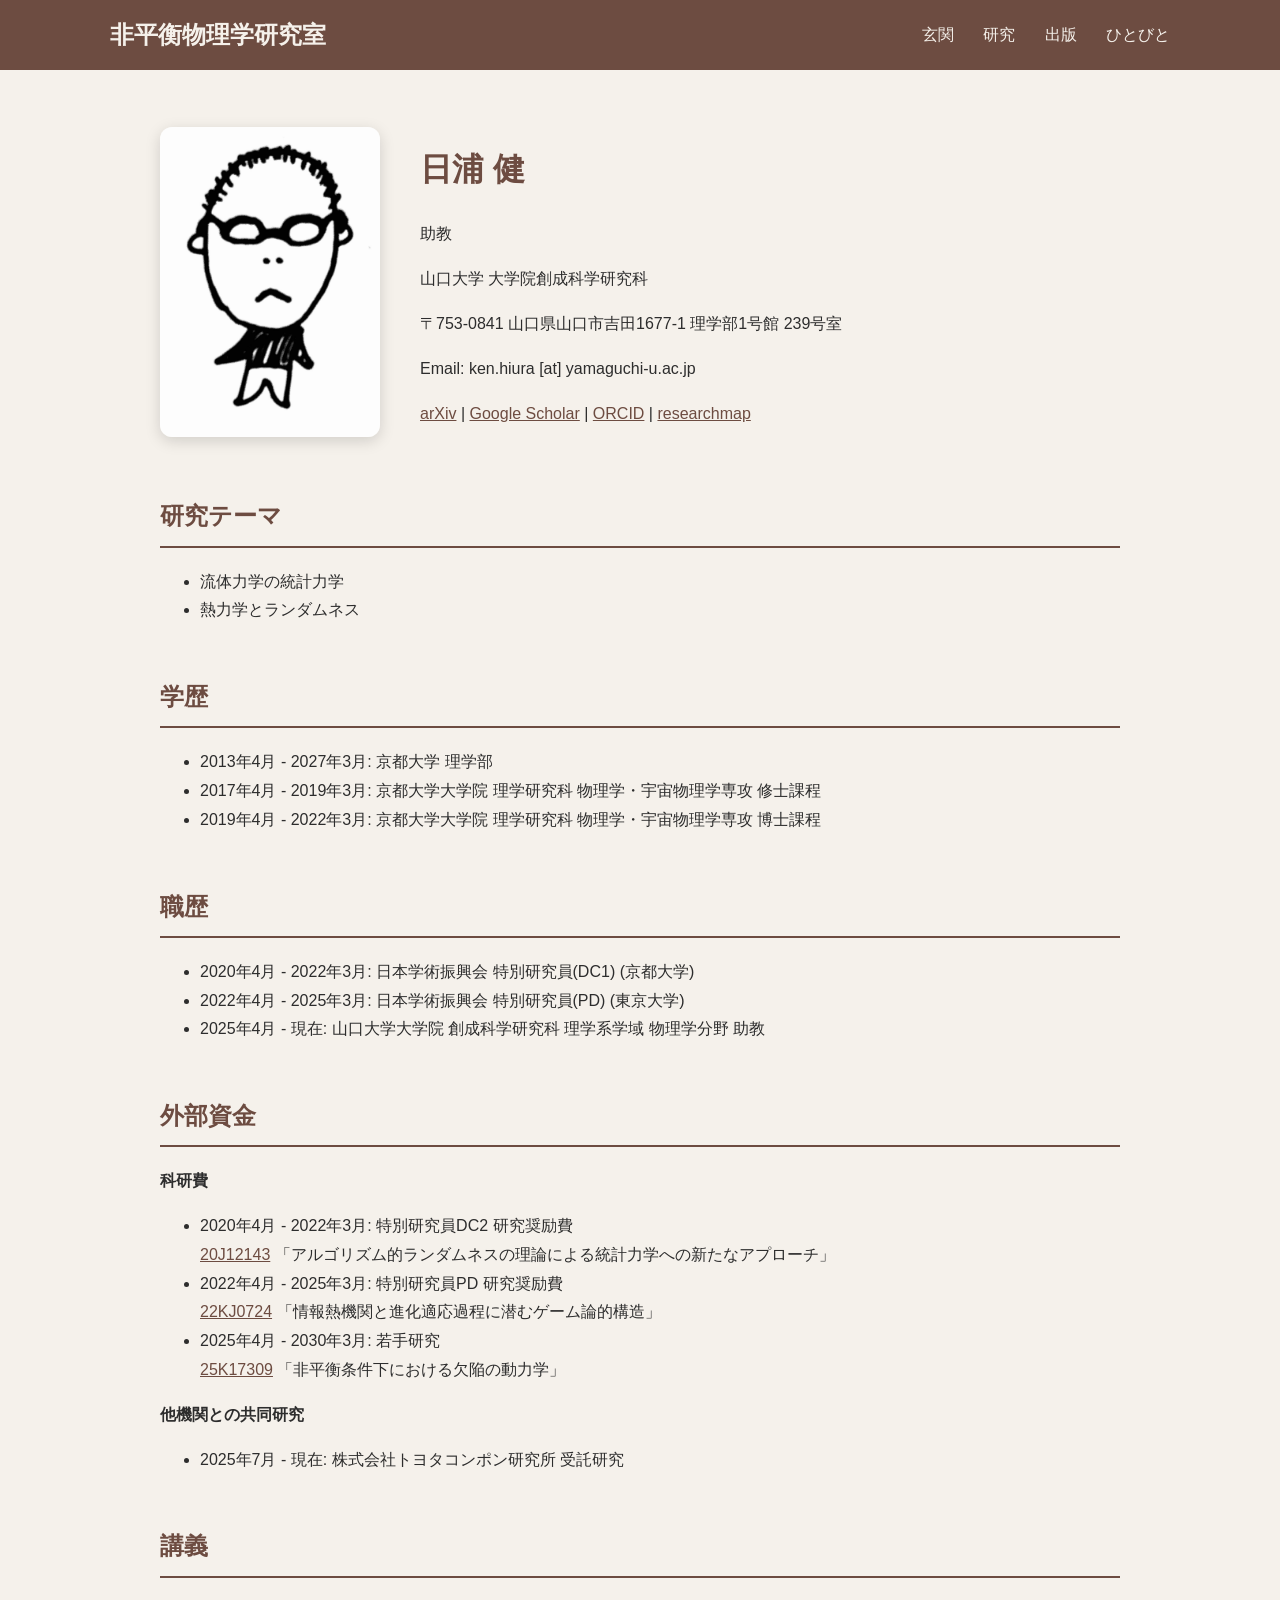
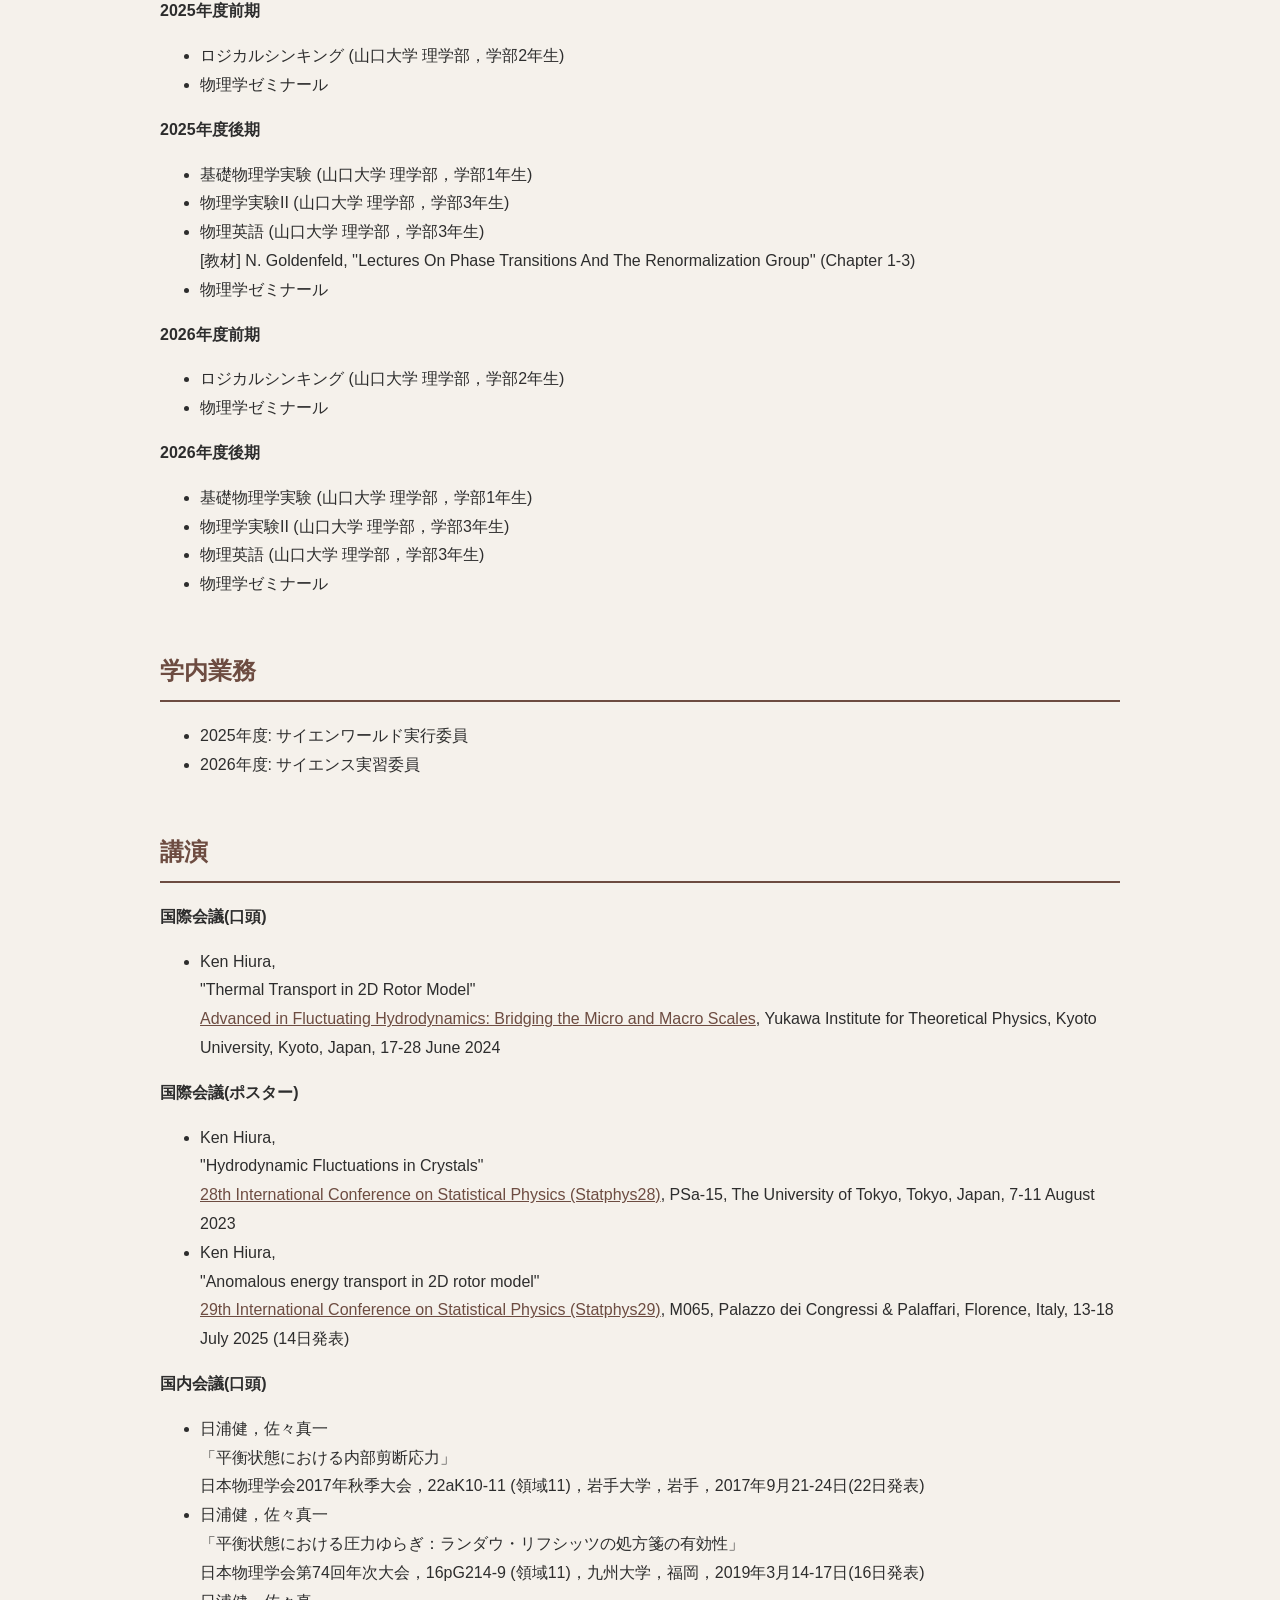
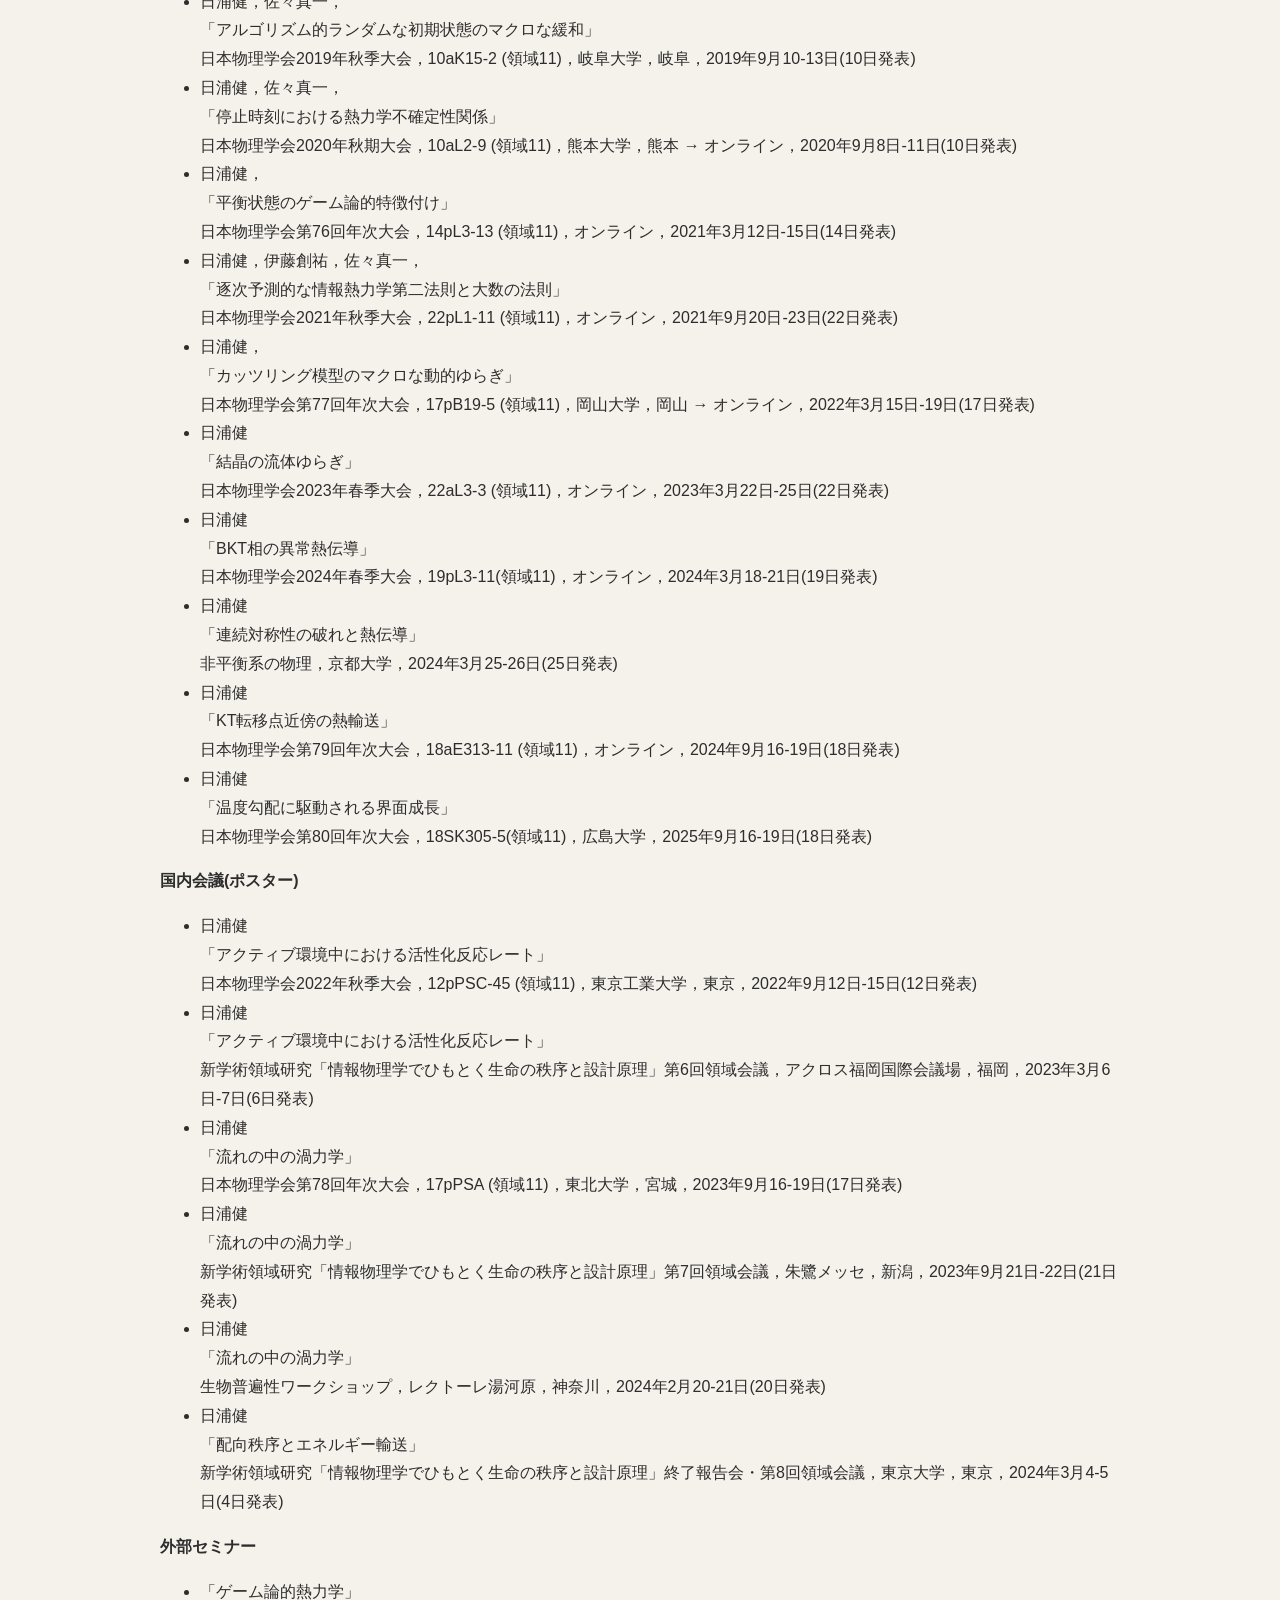
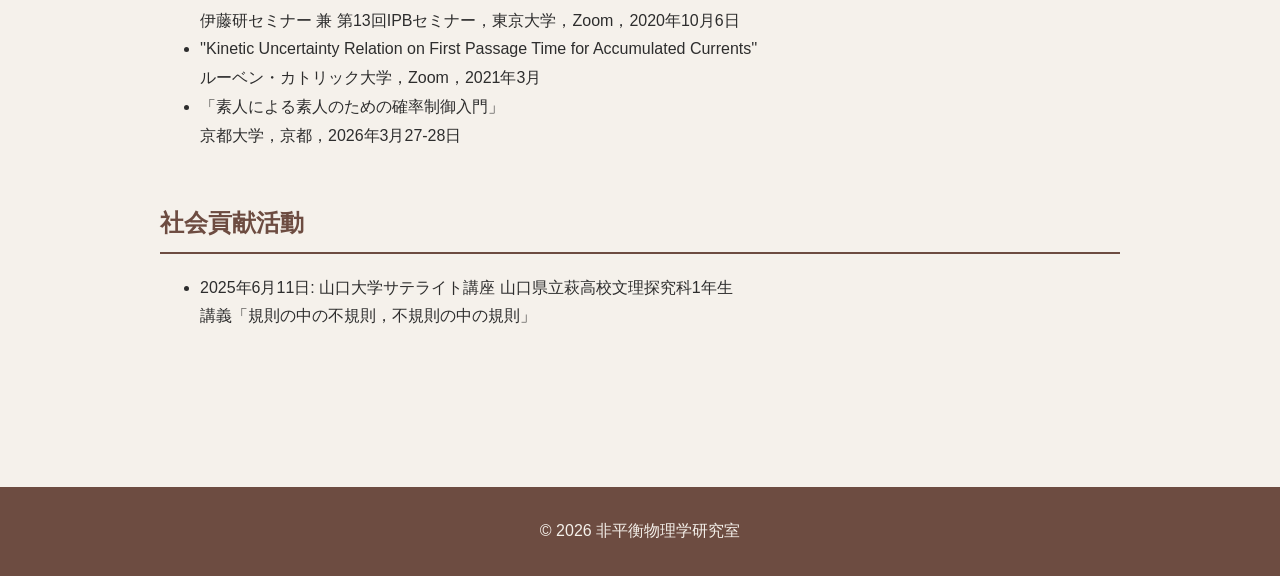
==== people/hiura.html @ 638d0bc0 "Add files via upload" ====
<!DOCTYPE html>
<html lang="ja">
<head>
<meta charset="UTF-8">
<meta name="viewport"
      content="width=device-width,initial-scale=1">

<title>日浦 健 | 非平衡物理学研究室</title>

<link rel="stylesheet" href="../css/style.css">
</head>

<body>

<header>

<div class="container header-inner">

<div class="logo">
<a href="../index.html">非平衡物理学研究室</a>
</div>

<nav>
<a href="../index.html">玄関</a>
<a href="../research.html">研究</a>
<a href="../publications.html">出版</a>
<a href="../members.html">ひとびと</a>
<!-- <a href="contact.html">Contact</a> -->
</nav>

</div>

</header>

<main>

<div class="profile">

<img
src="../images/hiura.jpg"
alt="日浦健">

<div>

<h1>日浦 健</h1>

<p>
助教
</p>

<p>
山口大学 大学院創成科学研究科
</p>

<p>
〒753-0841 山口県山口市吉田1677-1 理学部1号館 239号室
</p>

<p>
Email:
ken.hiura [at] yamaguchi-u.ac.jp
</p>

<p>
    <a href="https://arxiv.org/a/0000-0002-9438-3027.html">arXiv</a> | <a href="https://scholar.google.com/citations?user=gb2EVwMAAAAJ&sortby=pubdate">Google Scholar</a> | <a href="https://orcid.org/0000-0002-9438-3027">ORCID</a> | <a href="https://researchmap.jp/kenhiura">researchmap</a>
</p>

</div>

</div>

<section>

<h2>研究テーマ</h2>

<ul>
<li>流体力学の統計力学</li>
<li>熱力学とランダムネス</li>
</ul>

</section>

<section>

<h2>学歴</h2>

<ul>
<li>2013年4月 - 2027年3月: 京都大学 理学部</li>
<li>2017年4月 - 2019年3月: 京都大学大学院 理学研究科 物理学・宇宙物理学専攻 修士課程</li>
<li>2019年4月 - 2022年3月: 京都大学大学院 理学研究科 物理学・宇宙物理学専攻 博士課程</li>
</ul>

</section>

<section>

<h2>職歴</h2>

<ul>
<li>2020年4月 - 2022年3月: 日本学術振興会 特別研究員(DC1) (京都大学)</li>
<li>2022年4月 - 2025年3月: 日本学術振興会 特別研究員(PD) (東京大学)</li>
<li>2025年4月 - 現在: 山口大学大学院 創成科学研究科 理学系学域 物理学分野 助教</li>
</ul>
</section>

<section>

<h2>外部資金</h2>

<p><strong>科研費</strong></p>

<ul>
<li>2020年4月 - 2022年3月: 特別研究員DC2 研究奨励費<br>
<a href="https://kaken.nii.ac.jp/grant/KAKENHI-PROJECT-20J12143/">20J12143</a> 「アルゴリズム的ランダムネスの理論による統計力学への新たなアプローチ」</li>
<li>2022年4月 - 2025年3月: 特別研究員PD 研究奨励費<br>
<a href="https://kaken.nii.ac.jp/ja/grant/KAKENHI-PROJECT-22KJ0724/">22KJ0724</a> 「情報熱機関と進化適応過程に潜むゲーム論的構造」</li>
<li>2025年4月 - 2030年3月: 若手研究<br>
<a href="https://kaken.nii.ac.jp/grant/KAKENHI-PROJECT-25K17309">25K17309</a> 「非平衡条件下における欠陥の動力学」</li>
</ul>

<p><strong>他機関との共同研究</strong></p>
<ul>
    <li>2025年7月 - 現在: 株式会社トヨタコンポン研究所 受託研究</li>
</ul>
</section>

<section>

<h2>講義</h2>

<p><strong>2025年度前期</strong></p>

<ul>
    <li>ロジカルシンキング (山口大学 理学部，学部2年生)</li>
<li>物理学ゼミナール</li>

</ul>

<p><strong>2025年度後期</strong></p>

<ul>
    <li>基礎物理学実験 (山口大学 理学部，学部1年生)</li>
    <li>物理学実験II (山口大学 理学部，学部3年生)</li>
    <li>物理英語 (山口大学 理学部，学部3年生)<br>
    [教材] N. Goldenfeld, ''Lectures On Phase Transitions And The Renormalization Group'' (Chapter 1-3)</li>
    <li>物理学ゼミナール</li>
</ul>

<p><strong>2026年度前期</strong></p>

<ul>
    <li>ロジカルシンキング (山口大学 理学部，学部2年生)</li>
<li>物理学ゼミナール</li>

</ul>

<p><strong>2026年度後期</strong></p>

<ul>
    <li>基礎物理学実験 (山口大学 理学部，学部1年生)</li>
    <li>物理学実験II (山口大学 理学部，学部3年生)</li>
    <li>物理英語 (山口大学 理学部，学部3年生)</li>
    <li>物理学ゼミナール</li>
</ul>


</section>

<section>

<h2>学内業務</h2>

<ul>
<li>2025年度: サイエンワールド実行委員</li>
<li>2026年度: サイエンス実習委員</li>

</ul>

</section>


<section>

<h2>講演</h2>

<p><strong>国際会議(口頭)</strong></p>

<ul>
<li>Ken Hiura,<br>

"Thermal Transport in 2D Rotor Model"<br>

<a href="https://www2.yukawa.kyoto-u.ac.jp/~hydro-2024/home.htmls" target="_blank" rel="noopener noreferrer">Advanced in Fluctuating Hydrodynamics: Bridging the Micro and Macro Scales</a>, Yukawa Institute for Theoretical Physics, Kyoto University, Kyoto, Japan, 17-28 June 2024</li>

</ul>

<p><strong>国際会議(ポスター)</strong></p>

<ul>

<li>Ken Hiura,<br>

"Hydrodynamic Fluctuations in Crystals"<br>

<a href="https://statphys28.org/" target="_blank" rel="noopener noreferrer">28th International Conference on Statistical Physics (Statphys28)</a>, PSa-15, The University of Tokyo, Tokyo, Japan, 7-11 August 2023</li>

<li>

Ken Hiura,<br>

"Anomalous energy transport in 2D rotor model"<br>

<a href="https://statphys29.org/" target="_blank" rel="noopener noreferrer">29th International Conference on Statistical Physics (Statphys29)</a>, M065, Palazzo dei Congressi & Palaffari, Florence, Italy, 13-18 July 2025 (14日発表)

</li>

</ul>

<p><strong>国内会議(口頭)</strong></p>

<ul>

<li>
日浦健，佐々真一<br>

「平衡状態における内部剪断応力」<br>

日本物理学会2017年秋季大会，22aK10-11 (領域11)，岩手大学，岩手，2017年9月21-24日(22日発表)
</li>

<li>
    日浦健，佐々真一<br>

    「平衡状態における圧力ゆらぎ：ランダウ・リフシッツの処方箋の有効性」<br>

    日本物理学会第74回年次大会，16pG214-9 (領域11)，九州大学，福岡，2019年3月14-17日(16日発表)
</li>

<li>
    日浦健，佐々真一，<br>

    「アルゴリズム的ランダムな初期状態のマクロな緩和」<br>

    日本物理学会2019年秋季大会，10aK15-2 (領域11)，岐阜大学，岐阜，2019年9月10-13日(10日発表)
</li>

<li>
    日浦健，佐々真一，<br>

    「停止時刻における熱力学不確定性関係」<br>

    日本物理学会2020年秋期大会，10aL2-9 (領域11)，熊本大学，熊本 → オンライン，2020年9月8日-11日(10日発表)
</li>

<li>
    日浦健，<br>

「平衡状態のゲーム論的特徴付け」<br>

日本物理学会第76回年次大会，14pL3-13 (領域11)，オンライン，2021年3月12日-15日(14日発表)
</li>

<li>
    日浦健，伊藤創祐，佐々真一，<br>

「逐次予測的な情報熱力学第二法則と大数の法則」<br>

日本物理学会2021年秋季大会，22pL1-11 (領域11)，オンライン，2021年9月20日-23日(22日発表)
</li>

<li>
    日浦健，<br>

「カッツリング模型のマクロな動的ゆらぎ」<br>

日本物理学会第77回年次大会，17pB19-5 (領域11)，岡山大学，岡山 → オンライン，2022年3月15日-19日(17日発表)
</li>

<li>
    日浦健<br>

「結晶の流体ゆらぎ」<br>

日本物理学会2023年春季大会，22aL3-3 (領域11)，オンライン，2023年3月22日-25日(22日発表)
</li>

<li>
    日浦健<br>

「BKT相の異常熱伝導」<br>

日本物理学会2024年春季大会，19pL3-11(領域11)，オンライン，2024年3月18-21日(19日発表)
</li>

<li>
    日浦健<br>

「連続対称性の破れと熱伝導」<br>

非平衡系の物理，京都大学，2024年3月25-26日(25日発表)
</li>

<li>
    日浦健<br>

「KT転移点近傍の熱輸送」<br>

日本物理学会第79回年次大会，18aE313-11 (領域11)，オンライン，2024年9月16-19日(18日発表)
</li>

<li>
    日浦健<br>

「温度勾配に駆動される界面成長」<br>

日本物理学会第80回年次大会，18SK305-5(領域11)，広島大学，2025年9月16-19日(18日発表)
</li>

</ul>

<p><strong>国内会議(ポスター)</strong></p>

<ul>
<li>
    日浦健<br>

「アクティブ環境中における活性化反応レート」<br>

日本物理学会2022年秋季大会，12pPSC-45 (領域11)，東京工業大学，東京，2022年9月12日-15日(12日発表)
</li>

<li>
    日浦健<br>

「アクティブ環境中における活性化反応レート」<br>

新学術領域研究「情報物理学でひもとく生命の秩序と設計原理」第6回領域会議，アクロス福岡国際会議場，福岡，2023年3月6日-7日(6日発表)
</li>

<li>
    日浦健<br>

「流れの中の渦力学」<br>

日本物理学会第78回年次大会，17pPSA (領域11)，東北大学，宮城，2023年9月16-19日(17日発表)
</li>

<li>
    日浦健<br>

「流れの中の渦力学」<br>

新学術領域研究「情報物理学でひもとく生命の秩序と設計原理」第7回領域会議，朱鷺メッセ，新潟，2023年9月21日-22日(21日発表)
</li>

<li>
    日浦健<br>

「流れの中の渦力学」<br>

生物普遍性ワークショップ，レクトーレ湯河原，神奈川，2024年2月20-21日(20日発表)
</li>

<li>
    日浦健<br>

「配向秩序とエネルギー輸送」<br>

新学術領域研究「情報物理学でひもとく生命の秩序と設計原理」終了報告会・第8回領域会議，東京大学，東京，2024年3月4-5日(4日発表)
</li>

</ul>

<p><strong>外部セミナー</strong></p>

<ul>
    <li>「ゲーム論的熱力学」<br>
    伊藤研セミナー 兼 第13回IPBセミナー，東京大学，Zoom，2020年10月6日</li>
    <li>''Kinetic Uncertainty Relation on First Passage Time for Accumulated Currents''<br>
    ルーベン・カトリック大学，Zoom，2021年3月</li>
    <li>「素人による素人のための確率制御入門」<br>
    京都大学，京都，2026年3月27-28日</li>
</ul>

</section>

<section>

<h2>社会貢献活動</h2>

<ul>
<li>2025年6月11日: 山口大学サテライト講座 山口県立萩高校文理探究科1年生<br>
講義「規則の中の不規則，不規則の中の規則」</li>

</ul>

</section>

</main>


<footer>
© 2026 非平衡物理学研究室
</footer>

</body>
</html>
---- css/style.css ----
:root{
--main:#6d4c41;      /* 葉巻ブラウン */
--bg:#f5f1eb;        /* アイボリー */
--card:#ffffff;
--text:#2d2d2d;
--accent:#b08d57;    /* 真鍮色 */
--light:#ece5da;     /* 薄いベージュ */
}

*{
box-sizing:border-box;
}

body{
margin:0;
font-family:
-apple-system,
BlinkMacSystemFont,
"Helvetica Neue",
sans-serif;

background:var(--bg);
color:var(--text);
line-height:1.8;

}

/* =========================
Header
========================= */

header{
position:fixed;
top:0;
width:100%;
background:var(--main);
z-index:1000;
}

.container{
max-width:1100px;
margin:auto;
padding:0 20px;
}

.header-inner{
display:flex;
justify-content:space-between;
align-items:center;
height:70px;
}

.logo{
font-size:1.5rem;
font-weight:700;
color:var(--bg);
}

nav a{
margin-left:25px;
text-decoration:none;
color:var(--bg);
font-weight:500;
transition:.25s;
}

nav a:hover{
color:var(--accent);
}

.logo a{
    color:var(--bg);
    text-decoration:none;
}

.logo a:hover{
    color:var(--accent);
}

/* =========================
Main
========================= */

main{
max-width:1000px;
margin:auto;
padding:120px 20px 60px;
}

.hero{
text-align:center;
padding:80px 0;
}

.hero h1{
font-size:3rem;
margin-bottom:10px;
color:var(--main);
}

h1{
color:var(--main);
}

h2{
color:var(--main);
margin-top:50px;
border-bottom:2px solid var(--main);
padding-bottom:8px;
}

h3{
color:var(--main);
}

/* =========================
Links
========================= */

a{
color:var(--main);
}

a:hover{
color:var(--accent);
}

.external-link{
text-decoration:none;
}

.external-link:hover{
text-decoration:underline;
}

/* =========================
Cards
========================= */

.cards{
display:grid;
grid-template-columns:
repeat(auto-fit,minmax(250px,1fr));
gap:25px;
margin-top:30px;
}

.card{
display:block;

background:var(--card);

padding:25px;

border-radius:10px;

border-left:4px solid var(--accent);

text-decoration:none;

color:inherit;

box-shadow:
    0 4px 12px rgba(0,0,0,.08);

transition:.25s;

}

.card:hover{
transform:translateY(-4px);

box-shadow:
    0 10px 24px rgba(0,0,0,.12);

}

.card h3{
margin-top:0;
}

/* =========================
News
========================= */

.news-item{
background:var(--light);
padding:15px 20px;
margin-bottom:12px;

border-left:4px solid var(--main);

}

/* =========================
Publications
========================= */

.pub-list li{
margin-bottom:15px;
}

/* =========================
Members
========================= */

/* .member-list{
    list-style:none;
    padding:0;
}

.member-list li{
    margin:8px 0;
}

.member-list a{
    text-decoration:none;
    color:var(--main);
}

.member-list a:hover{
    color:var(--accent);
    text-decoration:underline;
}
 */

.member-table{
    width:100%;
    border-collapse:collapse;
    margin:20px 0 40px;
}

.member-table th,
.member-table td{
    border:1px solid #c8b9a6;
    padding:12px 16px;
    text-align:left;
}

.member-table th{
    background:#ece5da;      /* 薄いベージュ */
    color:var(--main);
}

.member-table tr:nth-child(even){
    background:#faf8f5;
}

.member-table a{
    color:var(--main);
    text-decoration:none;
}

.member-table a:hover{
    color:var(--accent);
    text-decoration:underline;
}

.member-table th:nth-child(1),
.member-table td:nth-child(1){
    width:15%;
}

.member-table th:nth-child(2),
.member-table td:nth-child(2){
    width:12%;
}

.member-table th:nth-child(3),
.member-table td:nth-child(3){
    width:20%;
}

.member-table th:nth-child(4),
.member-table td:nth-child(4){
    width:10%;
}

/* =========================
Profile Page
========================= */

.profile{
display:flex;
gap:40px;
align-items:center;
margin-bottom:50px;
}

.profile img{
width:220px;
height:auto;

border-radius:12px;

box-shadow:
    0 4px 15px rgba(0,0,0,.15);

}

/* =========================
Footer
========================= */

footer{
margin-top:80px;
padding:30px;
text-align:center;

background:var(--main);
color:var(--bg);

}

/* =========================
Mobile
========================= */

@media(max-width:768px){


.header-inner{
    flex-direction:column;
    height:auto;
    padding:15px 0;
}

nav{
    margin-top:10px;
}

nav a{
    margin:0 8px;
}

.hero h1{
    font-size:2rem;
}

.profile{
    flex-direction:column;
    text-align:center;
}

.profile img{
    width:180px;
}

}
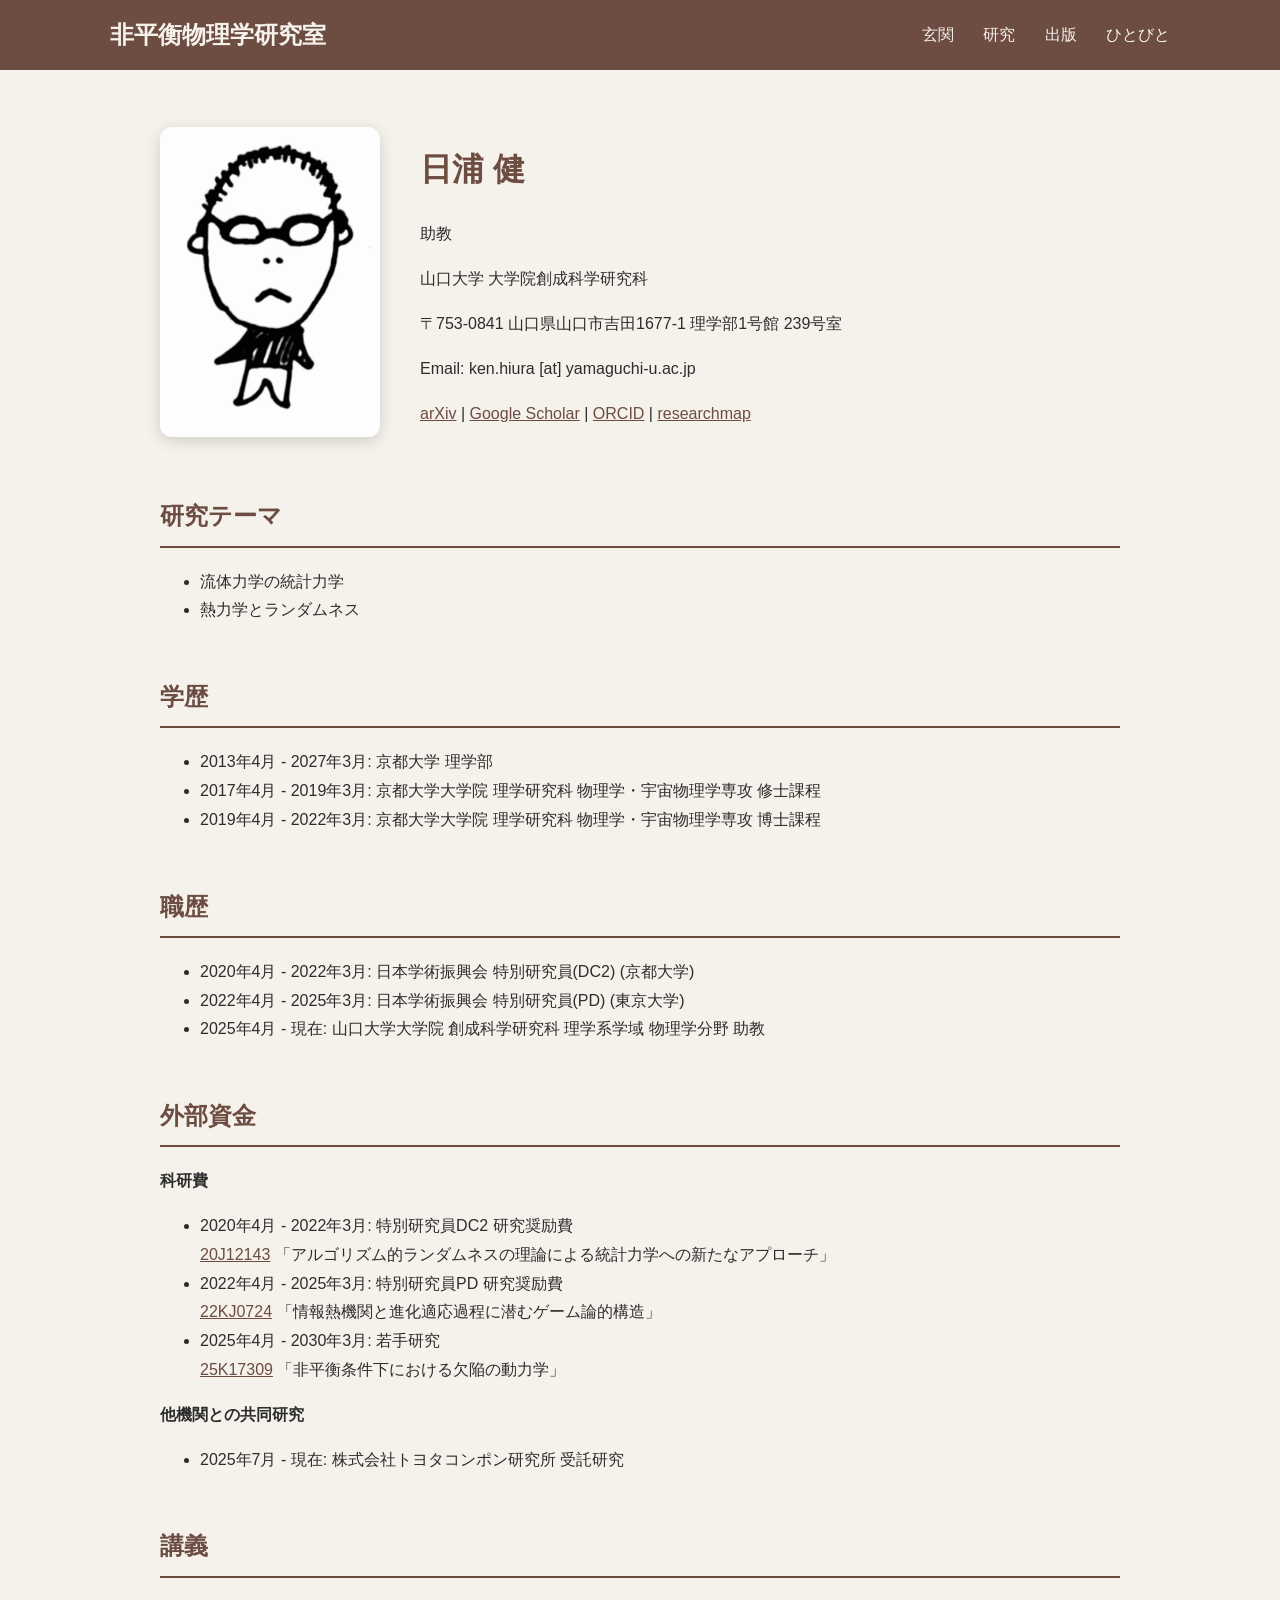
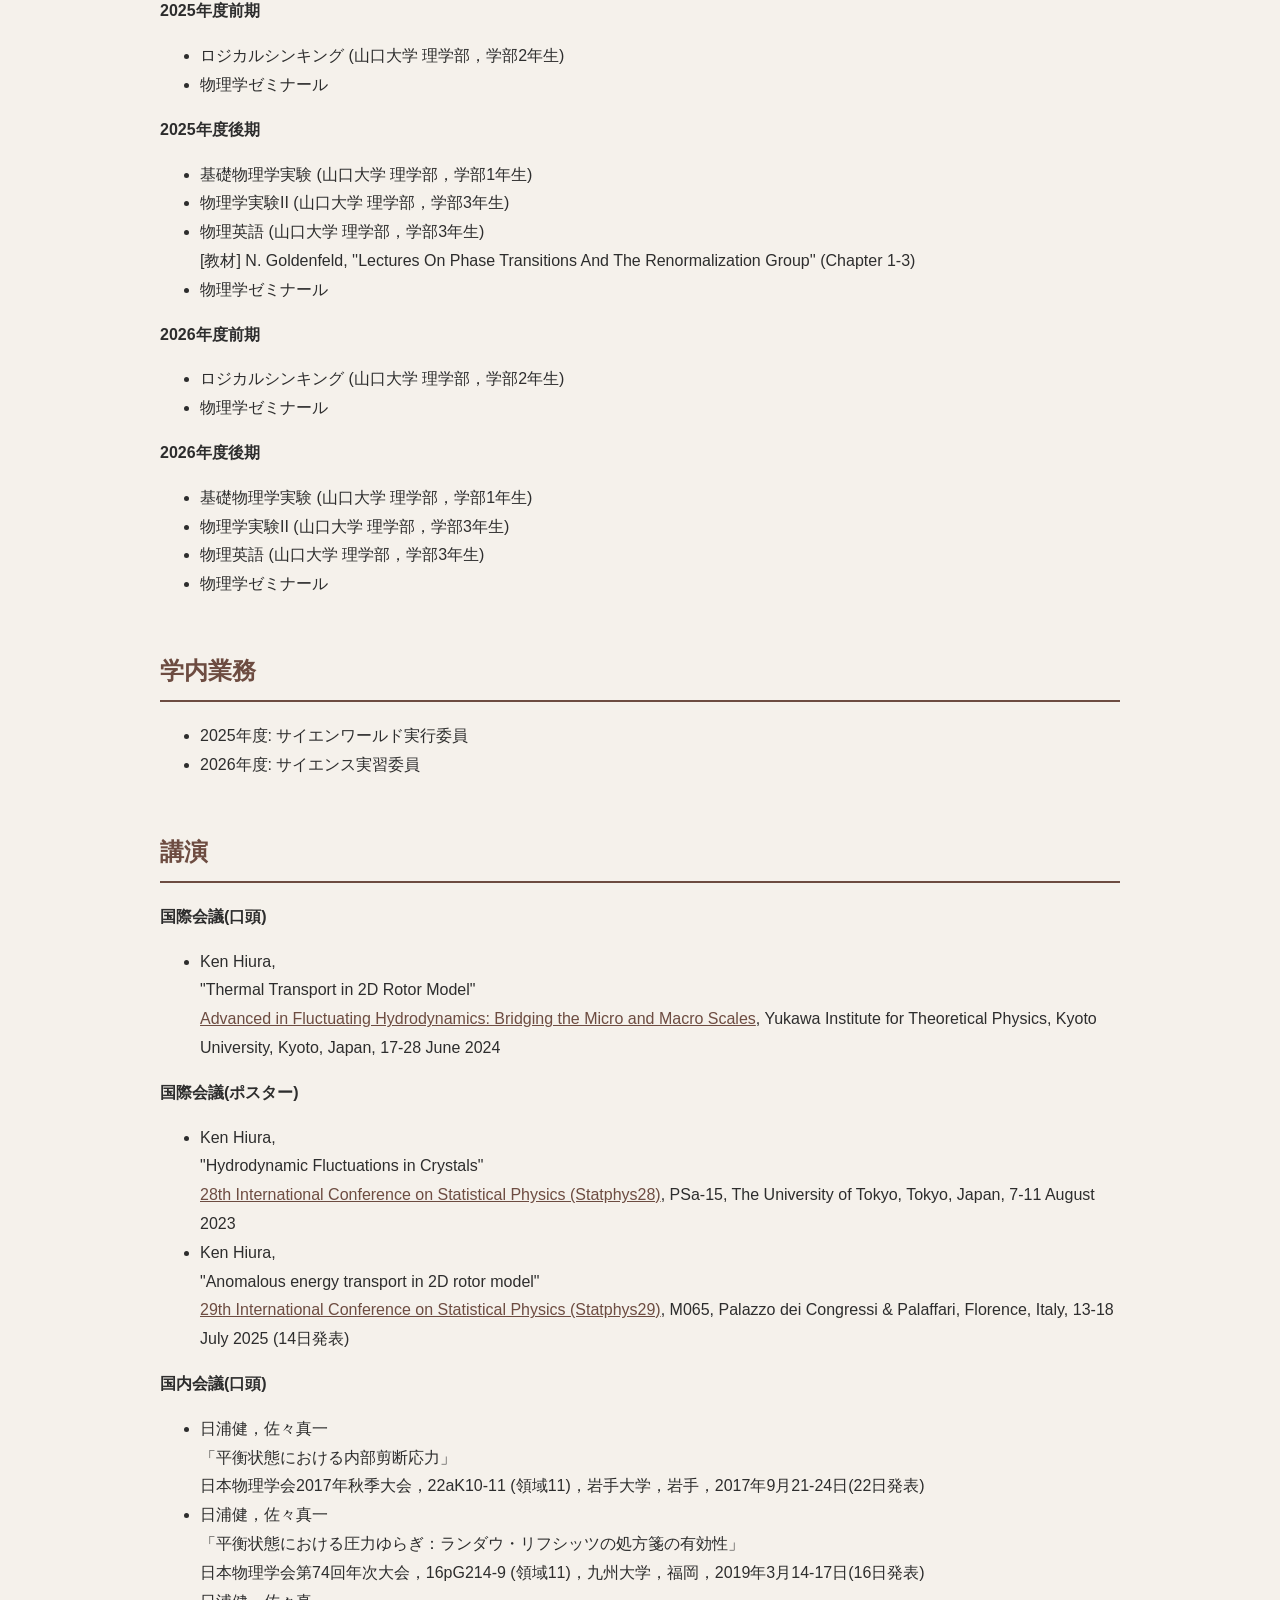
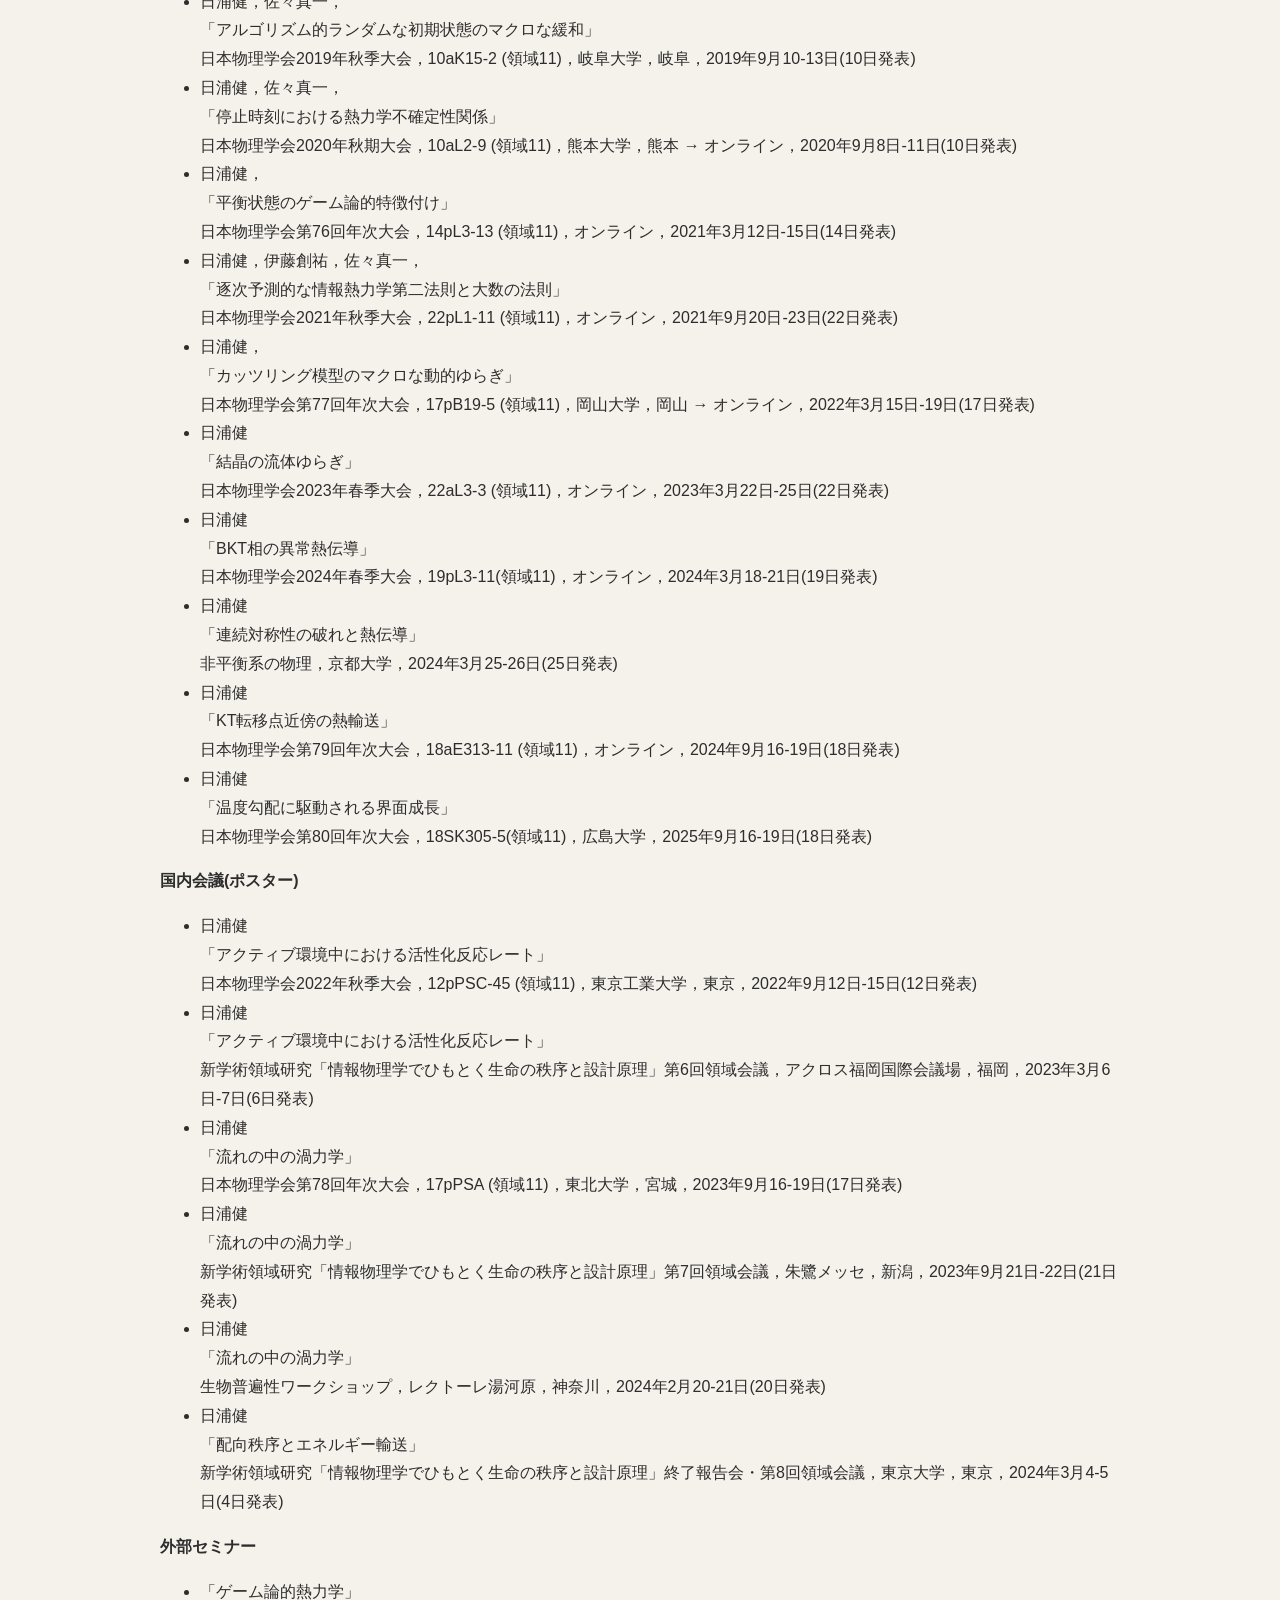
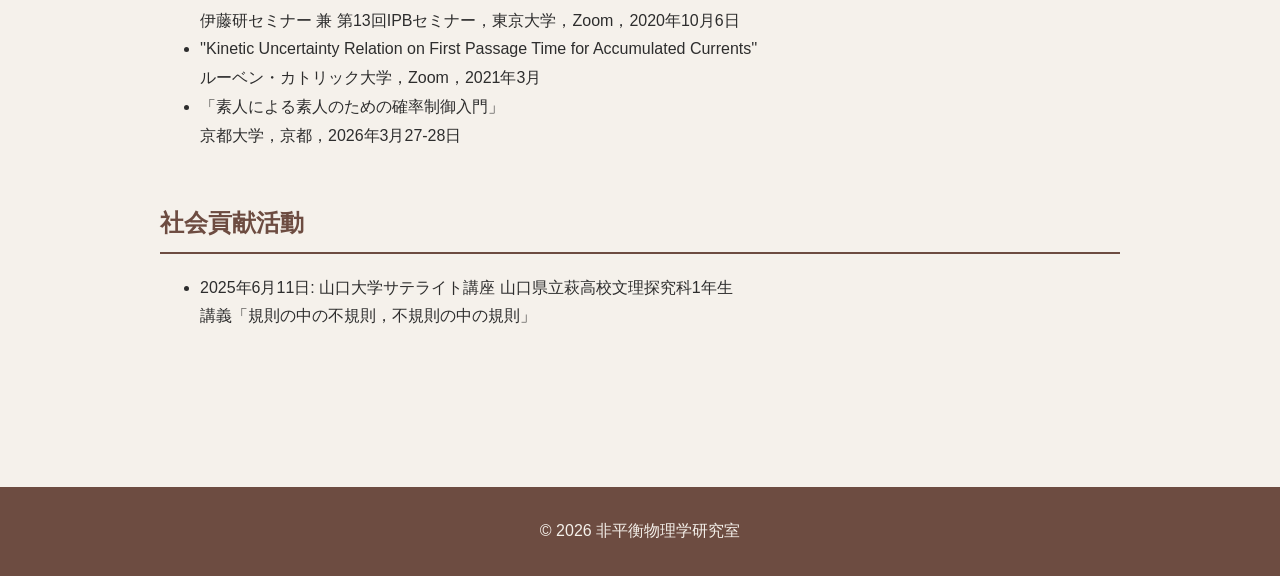
==== commit f2f315ee: "Add files via upload" ====
--- a/people/hiura.html
+++ b/people/hiura.html
@@ -97,7 +97,7 @@
 <h2>職歴</h2>
 
 <ul>
-<li>2020年4月 - 2022年3月: 日本学術振興会 特別研究員(DC1) (京都大学)</li>
+<li>2020年4月 - 2022年3月: 日本学術振興会 特別研究員(DC2) (京都大学)</li>
 <li>2022年4月 - 2025年3月: 日本学術振興会 特別研究員(PD) (東京大学)</li>
 <li>2025年4月 - 現在: 山口大学大学院 創成科学研究科 理学系学域 物理学分野 助教</li>
 </ul>
